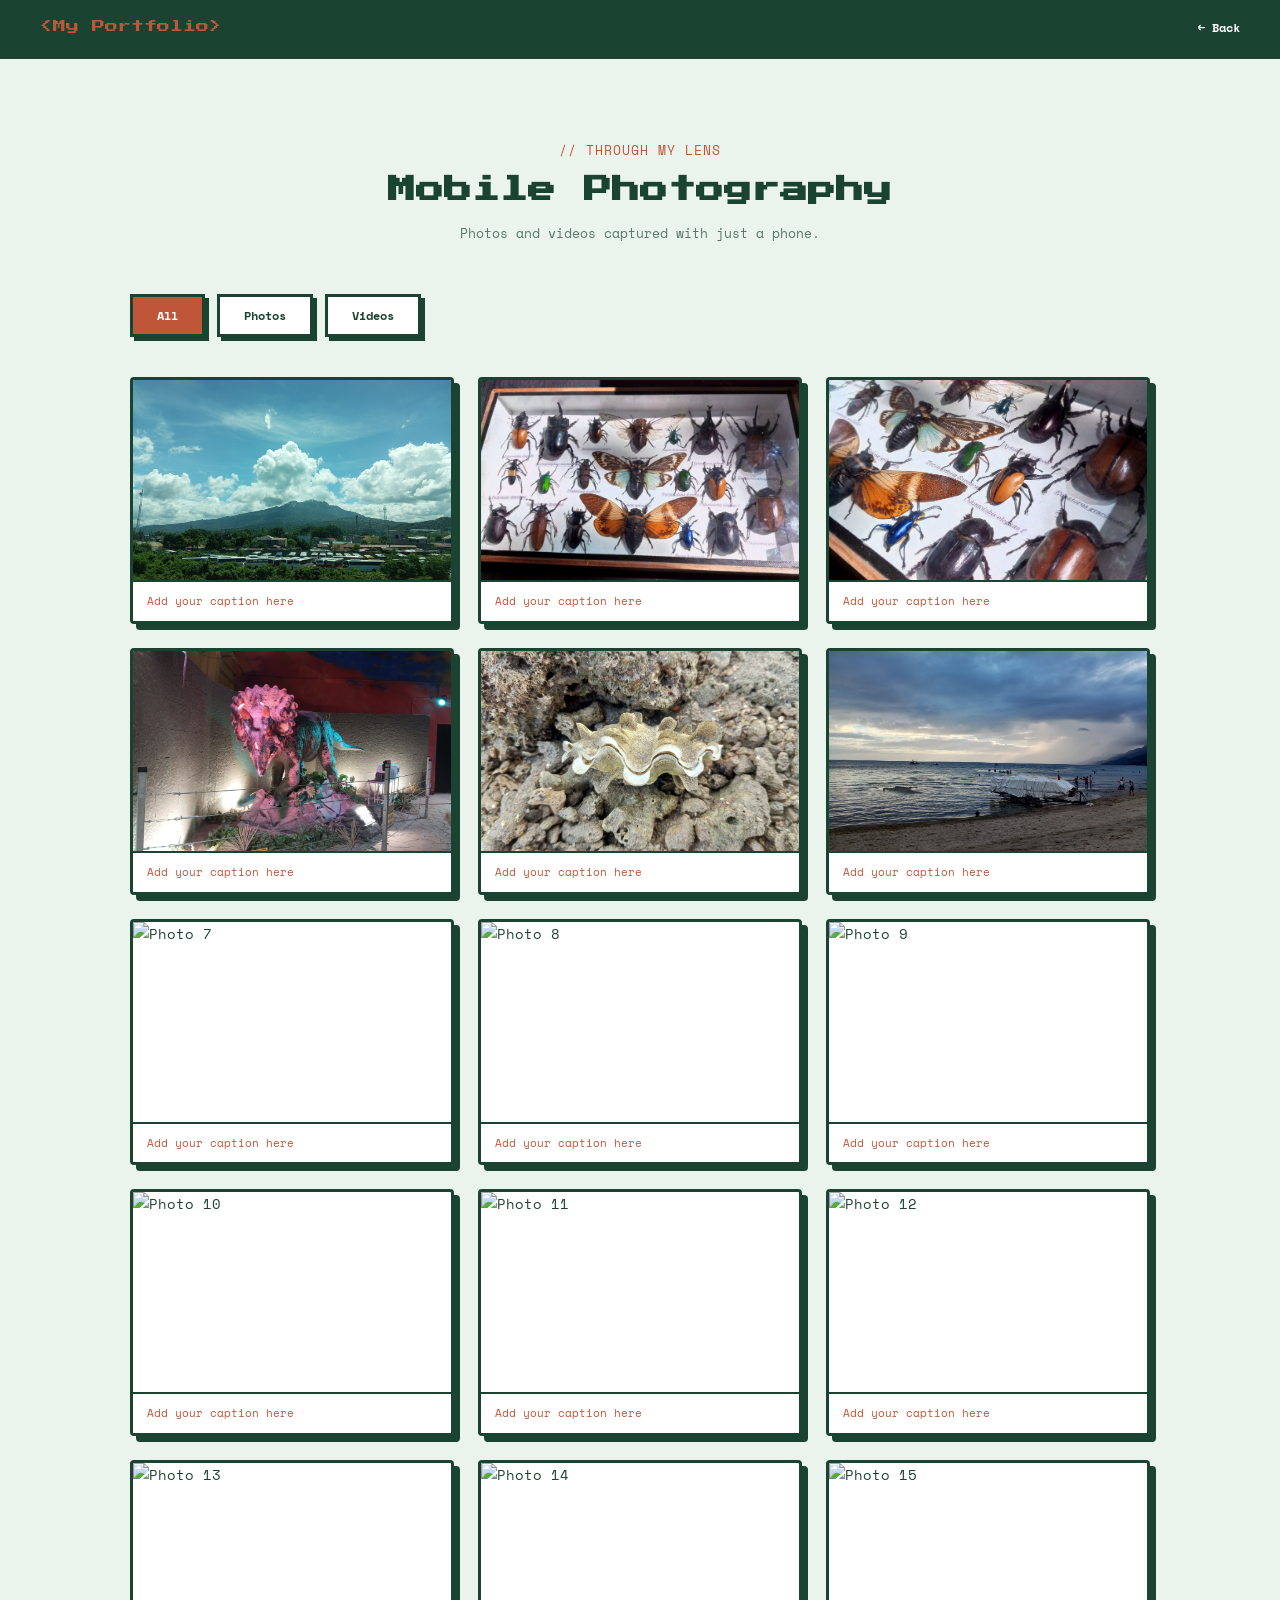
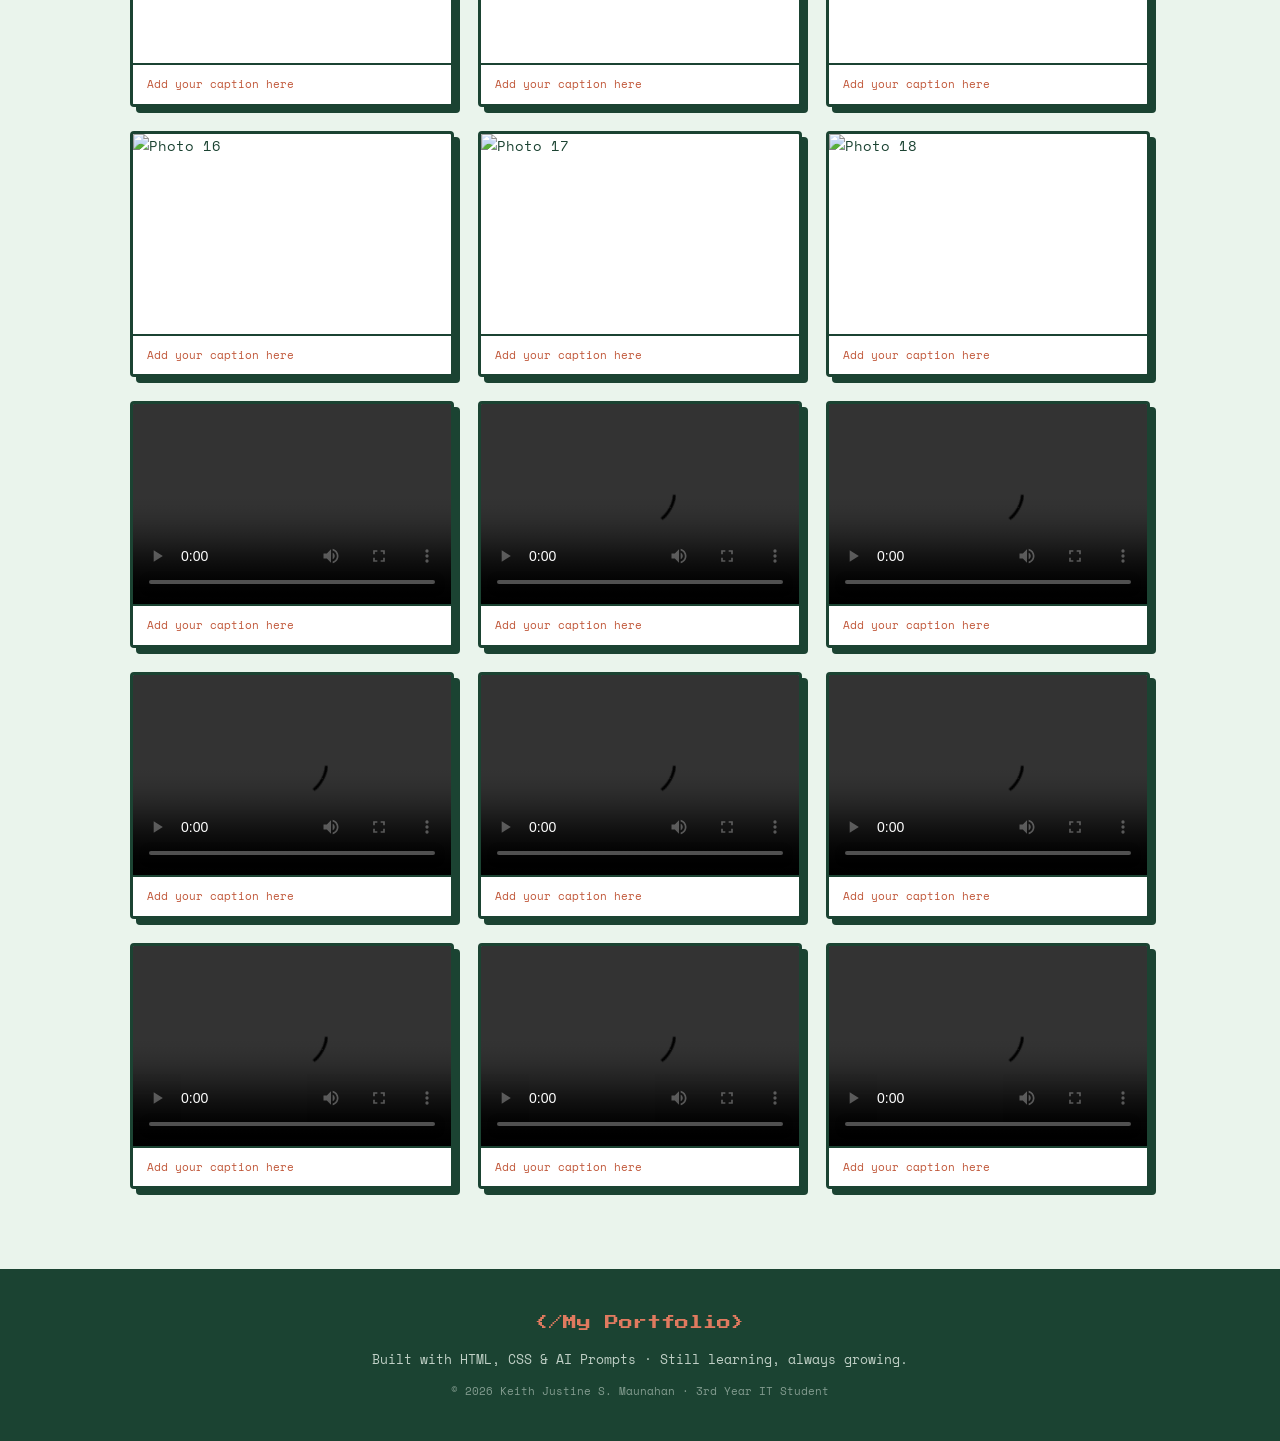
==== gallery.html @ 47edcdfe "Add files via upload" ====
<!DOCTYPE html>
<html lang="en">

<head>
  <meta charset="UTF-8" />
  <meta name="viewport" content="width=device-width, initial-scale=1.0" />
  <title>Gallery | IT Student</title>
  <link rel="stylesheet" href="assets/css/style.css" />
  <link rel="stylesheet" href="assets/css/gallery.css" />
  <link rel="preconnect" href="https://fonts.googleapis.com" />
  <link rel="preconnect" href="https://fonts.gstatic.com" crossorigin />
  <link href="https://fonts.googleapis.com/css2?family=Press+Start+2P&family=Space+Mono:ital,wght@0,400;0,700;1,400&display=swap" rel="stylesheet" />
</head>

<body>

  <nav class="navbar">
    <div class="nav-logo">
      <span>&lt;My Portfolio&gt;</span>
    </div>
    <a href="index.html" class="back-btn">← Back</a>
  </nav>


  <div class="gallery-page">

    <div class="section-header">
      <p class="section-label">// THROUGH MY LENS</p>
      <h2 class="section-title">Mobile Photography</h2>
      <p class="section-subtitle">Photos and videos captured with just a phone.</p>
    </div>

    <div class="filter-bar">
      <button class="filter-btn active" onclick="filterGallery('all')">All</button>
      <button class="filter-btn" onclick="filterGallery('photo')">Photos</button>
      <button class="filter-btn" onclick="filterGallery('video')">Videos</button>
    </div>

    <div class="gallery-grid">

      <div class="gallery-item" data-type="photo">
        <img src="assets/images/IMG_20231026_111419_089.jpg" alt="Photo 1" class="photo-box" />
        <div class="caption"><p>Add your caption here</p></div>
      </div>

      <div class="gallery-item" data-type="photo">
        <img src="assets/images/IMG_20231109_130447_533.jpg" alt="Photo 2" class="photo-box" />
        <div class="caption"><p>Add your caption here</p></div>
      </div>

      <div class="gallery-item" data-type="photo">
        <img src="assets/images/IMG_20231109_130508_630.jpg" alt="Photo 3" class="photo-box" />
        <div class="caption"><p>Add your caption here</p></div>
      </div>

      <div class="gallery-item" data-type="photo">
        <img src="assets/images/IMG_20231109_173409_094.jpg" alt="Photo 4" class="photo-box" />
        <div class="caption"><p>Add your caption here</p></div>
      </div>

      <div class="gallery-item" data-type="photo">
        <img src="assets/images/IMG_20231228_083316_686.jpg" alt="Photo 5" class="photo-box" />
        <div class="caption"><p>Add your caption here</p></div>
      </div>

      <div class="gallery-item" data-type="photo">
        <img src="assets/images/IMG_20231228_165248_809.jpg" alt="Photo 6" class="photo-box" />
        <div class="caption"><p>Add your caption here</p></div>
      </div>

      <div class="gallery-item" data-type="photo">
        <img src="assets/images/photo-7.jpg" alt="Photo 7" class="photo-box" />
        <div class="caption"><p>Add your caption here</p></div>
      </div>

      <div class="gallery-item" data-type="photo">
        <img src="assets/images/photo-8.jpg" alt="Photo 8" class="photo-box" />
        <div class="caption"><p>Add your caption here</p></div>
      </div>

      <div class="gallery-item" data-type="photo">
        <img src="assets/images/photo-9.jpg" alt="Photo 9" class="photo-box" />
        <div class="caption"><p>Add your caption here</p></div>
      </div>

      <div class="gallery-item" data-type="photo">
        <img src="assets/images/photo-10.jpg" alt="Photo 10" class="photo-box" />
        <div class="caption"><p>Add your caption here</p></div>
      </div>

      <div class="gallery-item" data-type="photo">
        <img src="assets/images/photo-11.jpg" alt="Photo 11" class="photo-box" />
        <div class="caption"><p>Add your caption here</p></div>
      </div>

      <div class="gallery-item" data-type="photo">
        <img src="assets/images/photo-12.jpg" alt="Photo 12" class="photo-box" />
        <div class="caption"><p>Add your caption here</p></div>
      </div>

      <div class="gallery-item" data-type="photo">
        <img src="assets/images/photo-13.jpg" alt="Photo 13" class="photo-box" />
        <div class="caption"><p>Add your caption here</p></div>
      </div>

      <div class="gallery-item" data-type="photo">
        <img src="assets/images/photo-14.jpg" alt="Photo 14" class="photo-box" />
        <div class="caption"><p>Add your caption here</p></div>
      </div>

      <div class="gallery-item" data-type="photo">
        <img src="assets/images/photo-15.jpg" alt="Photo 15" class="photo-box" />
        <div class="caption"><p>Add your caption here</p></div>
      </div>

      <div class="gallery-item" data-type="photo">
        <img src="assets/images/photo-16.jpg" alt="Photo 16" class="photo-box" />
        <div class="caption"><p>Add your caption here</p></div>
      </div>

      <div class="gallery-item" data-type="photo">
        <img src="assets/images/photo-17.jpg" alt="Photo 17" class="photo-box" />
        <div class="caption"><p>Add your caption here</p></div>
      </div>

      <div class="gallery-item" data-type="photo">
        <img src="assets/images/photo-18.jpg" alt="Photo 18" class="photo-box" />
        <div class="caption"><p>Add your caption here</p></div>
      </div>

      <div class="gallery-item" data-type="video">
        <video src="assets/videos/video-1.mp4" class="video-box" controls></video>
        <div class="caption"><p>Add your caption here</p></div>
      </div>

      <div class="gallery-item" data-type="video">
        <video src="assets/videos/video-2.mp4" class="video-box" controls></video>
        <div class="caption"><p>Add your caption here</p></div>
      </div>

      <div class="gallery-item" data-type="video">
        <video src="assets/videos/video-3.mp4" class="video-box" controls></video>
        <div class="caption"><p>Add your caption here</p></div>
      </div>

      <div class="gallery-item" data-type="video">
        <video src="assets/videos/video-4.mp4" class="video-box" controls></video>
        <div class="caption"><p>Add your caption here</p></div>
      </div>

      <div class="gallery-item" data-type="video">
        <video src="assets/videos/video-5.mp4" class="video-box" controls></video>
        <div class="caption"><p>Add your caption here</p></div>
      </div>

      <div class="gallery-item" data-type="video">
        <video src="assets/videos/video-6.mp4" class="video-box" controls></video>
        <div class="caption"><p>Add your caption here</p></div>
      </div>

      <div class="gallery-item" data-type="video">
        <video src="assets/videos/video-7.mp4" class="video-box" controls></video>
        <div class="caption"><p>Add your caption here</p></div>
      </div>

      <div class="gallery-item" data-type="video">
        <video src="assets/videos/video-8.mp4" class="video-box" controls></video>
        <div class="caption"><p>Add your caption here</p></div>
      </div>

      <div class="gallery-item" data-type="video">
        <video src="assets/videos/video-9.mp4" class="video-box" controls></video>
        <div class="caption"><p>Add your caption here</p></div>
      </div>

    </div>

  </div>


  <footer class="footer">
    <div class="footer-content">
      <p class="footer-brand">&lt;/My Portfolio&gt;</p>
      <p class="footer-msg">Built with HTML, CSS &amp; AI Prompts · Still learning, always growing.</p>
      <p class="footer-copy">© 2026 Keith Justine S. Maunahan · 3rd Year IT Student</p>
    </div>
  </footer>

  <script src="assets/js/gallery.js"></script>

</body>
</html>
---- assets/css/style.css ----
:root {
  --bg: #eaf4ec;
  --bg-alt: #f0f7f2;
  --dark: #1b4332;
  --accent: #c05638;
  --accent-light: #e07a5f;
  --white: #ffffff;
  --border-light: #c8e6c9;
  --font-pixel: 'Press Start 2P', cursive;
  --font-mono: 'Space Mono', 'Courier New', monospace;
  --shadow: 6px 6px 0px #1b4332;
  --shadow-sm: 4px 4px 0px #1b4332;
}

* {
  margin: 0;
  padding: 0;
  box-sizing: border-box;
}

body {
  background-color: var(--bg);
  color: var(--dark);
  font-family: var(--font-mono);
  line-height: 1.7;
  font-size: 14px;
}

a {
  text-decoration: none;
  color: inherit;
}

ul {
  list-style: none;
}

img {
  max-width: 100%;
  display: block;
}

html {
  scroll-behavior: smooth;
}


.card {
  background-color: var(--white);
  border: 3px solid var(--dark);
  box-shadow: var(--shadow);
  padding: 24px;
  border-radius: 4px;
}

.btn {
  display: inline-block;
  padding: 12px 24px;
  font-family: var(--font-mono);
  font-size: 13px;
  font-weight: 700;
  border: 3px solid var(--dark);
  box-shadow: var(--shadow-sm);
  cursor: pointer;
  transition: transform 0.1s ease, box-shadow 0.1s ease;
  white-space: nowrap;
}

.btn:hover {
  transform: translate(3px, 3px);
  box-shadow: none;
}

.btn-primary {
  background-color: var(--accent);
  color: var(--white);
}

.btn-secondary {
  background-color: var(--white);
  color: var(--dark);
}

.btn-sm {
  padding: 8px 16px;
  font-size: 11px;
}

.section {
  padding: 80px 40px;
  max-width: 1100px;
  margin: 0 auto;
}

.section-header {
  text-align: center;
  margin-bottom: 50px;
}

.section-label {
  color: var(--accent);
  font-family: var(--font-mono);
  font-size: 13px;
  margin-bottom: 10px;
  letter-spacing: 1px;
}

.section-title {
  font-family: var(--font-pixel);
  font-size: clamp(18px, 3vw, 28px);
  color: var(--dark);
  margin-bottom: 12px;
  line-height: 1.4;
}

.section-subtitle {
  color: var(--dark);
  opacity: 0.7;
  font-size: 13px;
}

.accent {
  color: var(--accent);
}


.navbar {
  background-color: var(--dark);
  border-bottom: 3px solid var(--dark);
  padding: 16px 40px;
  display: flex;
  justify-content: space-between;
  align-items: center;
  position: sticky;
  top: 0;
  z-index: 100;
}

.nav-logo span {
  font-family: var(--font-pixel);
  font-size: 13px;
  color: var(--accent);
}

.nav-links {
  display: flex;
  gap: 30px;
}

.nav-links a {
  font-family: var(--font-mono);
  font-size: 12px;
  color: var(--white);
  font-weight: 700;
  transition: color 0.2s ease;
}

.nav-links a:hover {
  color: var(--accent);
}


.hero {
  min-height: 90vh;
  display: flex;
  flex-direction: row;
  align-items: center;
  justify-content: center;
  gap: 80px;
  padding: 60px 80px;
  background-color: var(--bg-alt);
  border-bottom: 3px solid var(--dark);
  position: relative;
  overflow: hidden;
}

.hero-content {
  max-width: 560px;
  position: relative;
  z-index: 1;
}

.hero-badge {
  color: var(--accent);
  font-family: var(--font-mono);
  font-size: 13px;
  font-weight: 700;
  margin-bottom: 16px;
  letter-spacing: 2px;
}

.hero-title {
  font-family: var(--font-pixel);
  font-size: clamp(24px, 4vw, 42px);
  color: var(--dark);
  margin-bottom: 16px;
  line-height: 1.3;
}

.hero-subtitle {
  font-family: var(--font-mono);
  font-size: clamp(13px, 2vw, 16px);
  color: var(--accent);
  font-weight: 700;
  margin-bottom: 20px;
  letter-spacing: 1px;
}

.hero-desc {
  font-size: 14px;
  color: var(--dark);
  opacity: 0.85;
  margin-bottom: 36px;
  line-height: 1.8;
}

.hero-buttons {
  display: flex;
  gap: 16px;
  flex-wrap: wrap;
}

.hero-avatar {
  position: relative;
  z-index: 1;
  flex-shrink: 0;
}

.avatar-frame {
  width: 240px;
  height: 280px;
  background-color: var(--white);
  border: 3px solid var(--dark);
  box-shadow: var(--shadow);
  display: flex;
  align-items: center;
  justify-content: center;
  overflow: hidden;
  position: relative;
}

.avatar-img {
  width: 100%;
  height: 100%;
  object-fit: cover;
}

.avatar-tag {
  position: absolute;
  background-color: var(--accent);
  color: var(--white);
  font-family: var(--font-mono);
  font-size: 10px;
  font-weight: 700;
  padding: 6px 10px;
  border: 2px solid var(--dark);
  box-shadow: var(--shadow-sm);
}

.tag-top {
  top: -10px;
  right: -20px;
}

.tag-bottom {
  bottom: 20px;
  left: -30px;
}

.pixel-dots {
  position: absolute;
  top: 0;
  left: 0;
  width: 100%;
  height: 100%;
  background-image: radial-gradient(circle, #1b433220 1px, transparent 1px);
  background-size: 30px 30px;
  z-index: 0;
  pointer-events: none;
}


.about-section {
  background-color: var(--bg);
}

.about-content {
  display: flex;
  gap: 40px;
  align-items: stretch;
  flex-wrap: wrap;
}

.about-text {
  flex: 2;
  min-width: 280px;
  display: flex;
  flex-direction: column;
}

.about-text .card {
  flex: 1;
}

.about-text .card p {
  font-size: 14px;
  line-height: 1.8;
}

.about-list {
  margin-top: 16px;
}

.about-list li {
  font-family: var(--font-mono);
  font-size: 13px;
  padding: 6px 0;
  border-bottom: 1px dashed var(--border-light);
}

.about-list li:last-child {
  border-bottom: none;
}

.edu-list {
  flex: 1;
  min-width: 260px;
  display: flex;
  flex-direction: column;
  gap: 16px;
}

.edu-title {
  font-family: var(--font-pixel);
  font-size: 11px;
  color: var(--accent);
  margin-bottom: 4px;
}

.edu-card {
  display: flex;
  flex-direction: row;
  align-items: center;
  gap: 16px;
  background-color: var(--white);
  border: 3px solid var(--dark);
  box-shadow: var(--shadow-sm);
  padding: 16px 20px;
  border-radius: 4px;
}

.edu-logo {
  width: 56px;
  height: 56px;
  object-fit: contain;
  flex-shrink: 0;
}

.edu-info {
  display: flex;
  flex-direction: column;
  gap: 4px;
}

.edu-name {
  font-family: var(--font-pixel);
  font-size: 10px;
  color: var(--dark);
  line-height: 1.6;
}

.edu-year {
  font-family: var(--font-mono);
  font-size: 12px;
  color: var(--accent);
  font-weight: 700;
}


.skills-section {
  background-color: var(--bg-alt);
  border-top: 3px solid var(--border-light);
  border-bottom: 3px solid var(--border-light);
}

.skills-grid {
  display: grid;
  grid-template-columns: repeat(auto-fill, minmax(300px, 1fr));
  gap: 20px;
}

.skill-card {
  display: flex;
  flex-direction: row;
  align-items: center;
  gap: 16px;
  background-color: var(--white);
  border: 3px solid var(--dark);
  box-shadow: var(--shadow-sm);
  padding: 16px 20px;
  border-radius: 4px;
  transition: transform 0.15s ease, box-shadow 0.15s ease;
}

.skill-card:hover {
  transform: translate(2px, 2px);
  box-shadow: 2px 2px 0px var(--dark);
}

.skill-icon {
  width: 56px;
  height: 56px;
  object-fit: contain;
  flex-shrink: 0;
}

.skill-info {
  flex: 1;
}

.skill-name {
  font-family: var(--font-pixel);
  font-size: 10px;
  color: var(--dark);
  margin-bottom: 4px;
  line-height: 1.6;
}

.skill-desc {
  font-size: 11px;
  opacity: 0.7;
  margin-bottom: 10px;
}

.progress-bar {
  background-color: var(--bg);
  border: 2px solid var(--dark);
  height: 12px;
  border-radius: 2px;
  overflow: hidden;
  margin-bottom: 4px;
}

.progress-fill {
  background-color: var(--accent);
  height: 100%;
}

.progress-label {
  font-size: 10px;
  color: var(--accent);
  font-weight: 700;
  text-align: right;
}


.projects-section {
  background-color: var(--bg);
}

.projects-grid {
  display: grid;
  grid-template-columns: repeat(auto-fill, minmax(300px, 1fr));
  gap: 28px;
}

.project-card {
  background-color: var(--white);
  border: 3px solid var(--dark);
  box-shadow: var(--shadow);
  padding: 28px;
  border-radius: 4px;
  display: flex;
  flex-direction: column;
  transition: transform 0.15s ease, box-shadow 0.15s ease;
}

.project-card:hover {
  transform: translate(3px, 3px);
  box-shadow: 3px 3px 0px var(--dark);
}

.project-badge {
  display: inline-block;
  background-color: var(--dark);
  color: var(--white);
  font-family: var(--font-mono);
  font-size: 10px;
  font-weight: 700;
  padding: 4px 10px;
  margin-bottom: 16px;
  border-radius: 2px;
}

.badge-wip {
  background-color: var(--accent);
}

.badge-fun {
  background-color: #2d6a4f;
}

.project-img {
  width: 100%;
  height: 160px;
  background-color: var(--bg);
  border: 2px solid var(--border-light);
  border-radius: 2px;
  display: flex;
  align-items: center;
  justify-content: center;
  margin-bottom: 16px;
}

.project-img span {
  font-family: var(--font-mono);
  font-size: 11px;
  color: var(--dark);
  opacity: 0.4;
}

.project-title {
  font-family: var(--font-pixel);
  font-size: 13px;
  color: var(--dark);
  margin-bottom: 12px;
  line-height: 1.5;
}

.project-desc {
  font-size: 13px;
  line-height: 1.7;
  opacity: 0.85;
  margin-bottom: 16px;
  flex: 1;
}

.project-tags {
  display: flex;
  flex-wrap: wrap;
  gap: 8px;
  margin-bottom: 20px;
}

.tag {
  background-color: var(--bg);
  border: 2px solid var(--dark);
  font-family: var(--font-mono);
  font-size: 10px;
  font-weight: 700;
  padding: 4px 8px;
  border-radius: 2px;
}

.project-links {
  display: flex;
  gap: 12px;
}


.hobbies-section {
  background-color: var(--bg-alt);
  border-top: 3px solid var(--border-light);
  border-bottom: 3px solid var(--border-light);
}

.hobbies-grid {
  display: grid;
  grid-template-columns: repeat(auto-fill, minmax(240px, 1fr));
  gap: 24px;
}

.hobby-card {
  background-color: var(--white);
  border: 3px solid var(--dark);
  box-shadow: var(--shadow);
  padding: 24px;
  border-radius: 4px;
  transition: transform 0.15s ease, box-shadow 0.15s ease;
}

.hobby-card:hover {
  transform: translate(2px, 2px);
  box-shadow: 4px 4px 0px var(--dark);
}

.hobby-icon {
  display: flex;
  justify-content: center;
  margin-bottom: 14px;
}

.hobby-icon img {
  width: 64px;
  height: 64px;
  object-fit: contain;
}

.hobby-title {
  font-family: var(--font-pixel);
  font-size: 12px;
  color: var(--dark);
  margin-bottom: 10px;
  line-height: 1.5;
}

.hobby-desc {
  font-size: 13px;
  line-height: 1.7;
  opacity: 0.85;
  margin-bottom: 14px;
}

.hobby-list {
  border-top: 2px dashed var(--border-light);
  padding-top: 12px;
}

.hobby-list li {
  font-size: 12px;
  padding: 4px 0;
  color: var(--dark);
  opacity: 0.8;
}

.hobby-list li::before {
  content: "▸ ";
  color: var(--accent);
}


.gallery-section {
  background-color: var(--bg);
}

.gallery-grid {
  display: grid;
  grid-template-columns: repeat(auto-fill, minmax(280px, 1fr));
  gap: 24px;
}

.gallery-item {
  border: 3px solid var(--dark);
  box-shadow: var(--shadow);
  border-radius: 4px;
  overflow: hidden;
  background-color: var(--white);
  transition: transform 0.15s ease, box-shadow 0.15s ease;
}

.gallery-item:hover {
  transform: translate(3px, 3px);
  box-shadow: 3px 3px 0px var(--dark);
}

.photo-box {
  width: 100%;
  height: 200px;
  object-fit: cover;
  display: block;
}

.video-box {
  width: 100%;
  height: 200px;
  object-fit: cover;
  display: block;
  background-color: var(--dark);
}

.caption {
  background-color: var(--white);
  border-top: 2px solid var(--dark);
  padding: 10px 14px;
}

.caption p {
  font-family: var(--font-mono);
  font-size: 11px;
  color: var(--accent);
}

.gallery-btn-wrap {
  text-align: center;
  margin-top: 40px;
}


.contact-section {
  background-color: var(--bg-alt);
  border-top: 3px solid var(--border-light);
}

.contact-grid {
  display: grid;
  grid-template-columns: repeat(auto-fill, minmax(180px, 1fr));
  gap: 20px;
}

.contact-card {
  background-color: var(--white);
  border: 3px solid var(--dark);
  box-shadow: var(--shadow-sm);
  padding: 24px 20px;
  text-align: center;
  border-radius: 4px;
  transition: transform 0.15s ease, box-shadow 0.15s ease;
}

.contact-card:hover {
  transform: translate(2px, 2px);
  box-shadow: 2px 2px 0px var(--dark);
}

.contact-icon {
  width: 40px;
  height: 40px;
  object-fit: contain;
  margin: 0 auto 10px auto;
}

.contact-name {
  font-family: var(--font-pixel);
  font-size: 11px;
  color: var(--dark);
  margin-bottom: 8px;
}

.contact-link {
  font-family: var(--font-mono);
  font-size: 12px;
  color: var(--accent);
  font-weight: 700;
  word-break: break-all;
  transition: opacity 0.2s ease;
}

.contact-link:hover {
  opacity: 0.7;
  text-decoration: underline;
}


.footer {
  background-color: var(--dark);
  border-top: 3px solid var(--dark);
  padding: 40px 20px;
  text-align: center;
}

.footer-content {
  display: flex;
  flex-direction: column;
  align-items: center;
  gap: 12px;
}

.footer-brand {
  font-family: var(--font-pixel);
  font-size: 14px;
  color: var(--accent-light);
}

.footer-msg {
  font-family: var(--font-mono);
  font-size: 13px;
  color: var(--bg);
  opacity: 0.8;
}

.footer-copy {
  font-family: var(--font-mono);
  font-size: 11px;
  color: var(--bg);
  opacity: 0.5;
}


@media (max-width: 768px) {
  .navbar {
    flex-direction: column;
    gap: 16px;
    padding: 16px 20px;
    text-align: center;
  }

  .nav-links {
    gap: 16px;
    flex-wrap: wrap;
    justify-content: center;
  }

  .hero {
    flex-direction: column;
    padding: 50px 30px;
    text-align: center;
    gap: 40px;
  }

  .hero-buttons {
    justify-content: center;
  }

  .section {
    padding: 60px 24px;
  }

  .about-content {
    flex-direction: column;
  }

  .edu-list {
    width: 100%;
  }
}

@media (max-width: 480px) {
  .hero {
    padding: 40px 20px;
  }

  .avatar-frame {
    width: 180px;
    height: 210px;
  }

  .skills-grid,
  .projects-grid,
  .hobbies-grid,
  .gallery-grid,
  .contact-grid {
    grid-template-columns: 1fr;
  }

  .section {
    padding: 50px 16px;
  }

  .nav-links {
    gap: 12px;
  }

  .nav-links a {
    font-size: 11px;
  }
}
---- assets/css/gallery.css ----
.gallery-page {
  padding: 80px 40px;
  max-width: 1100px;
  margin: 0 auto;
}

.back-btn {
  font-family: var(--font-mono);
  font-size: 12px;
  font-weight: 700;
  color: var(--white);
  transition: color 0.2s ease;
}

.back-btn:hover {
  color: var(--accent);
}

.filter-bar {
  display: flex;
  gap: 12px;
  margin-bottom: 40px;
}

.filter-btn {
  font-family: var(--font-mono);
  font-size: 12px;
  font-weight: 700;
  padding: 10px 24px;
  background-color: var(--white);
  color: var(--dark);
  border: 3px solid var(--dark);
  box-shadow: var(--shadow-sm);
  cursor: pointer;
  transition: transform 0.1s ease, box-shadow 0.1s ease;
}

.filter-btn:hover {
  transform: translate(2px, 2px);
  box-shadow: 2px 2px 0px var(--dark);
}

.filter-btn.active {
  background-color: var(--accent);
  color: var(--white);
}

@media (max-width: 480px) {
  .gallery-page {
    padding: 50px 16px;
  }
}
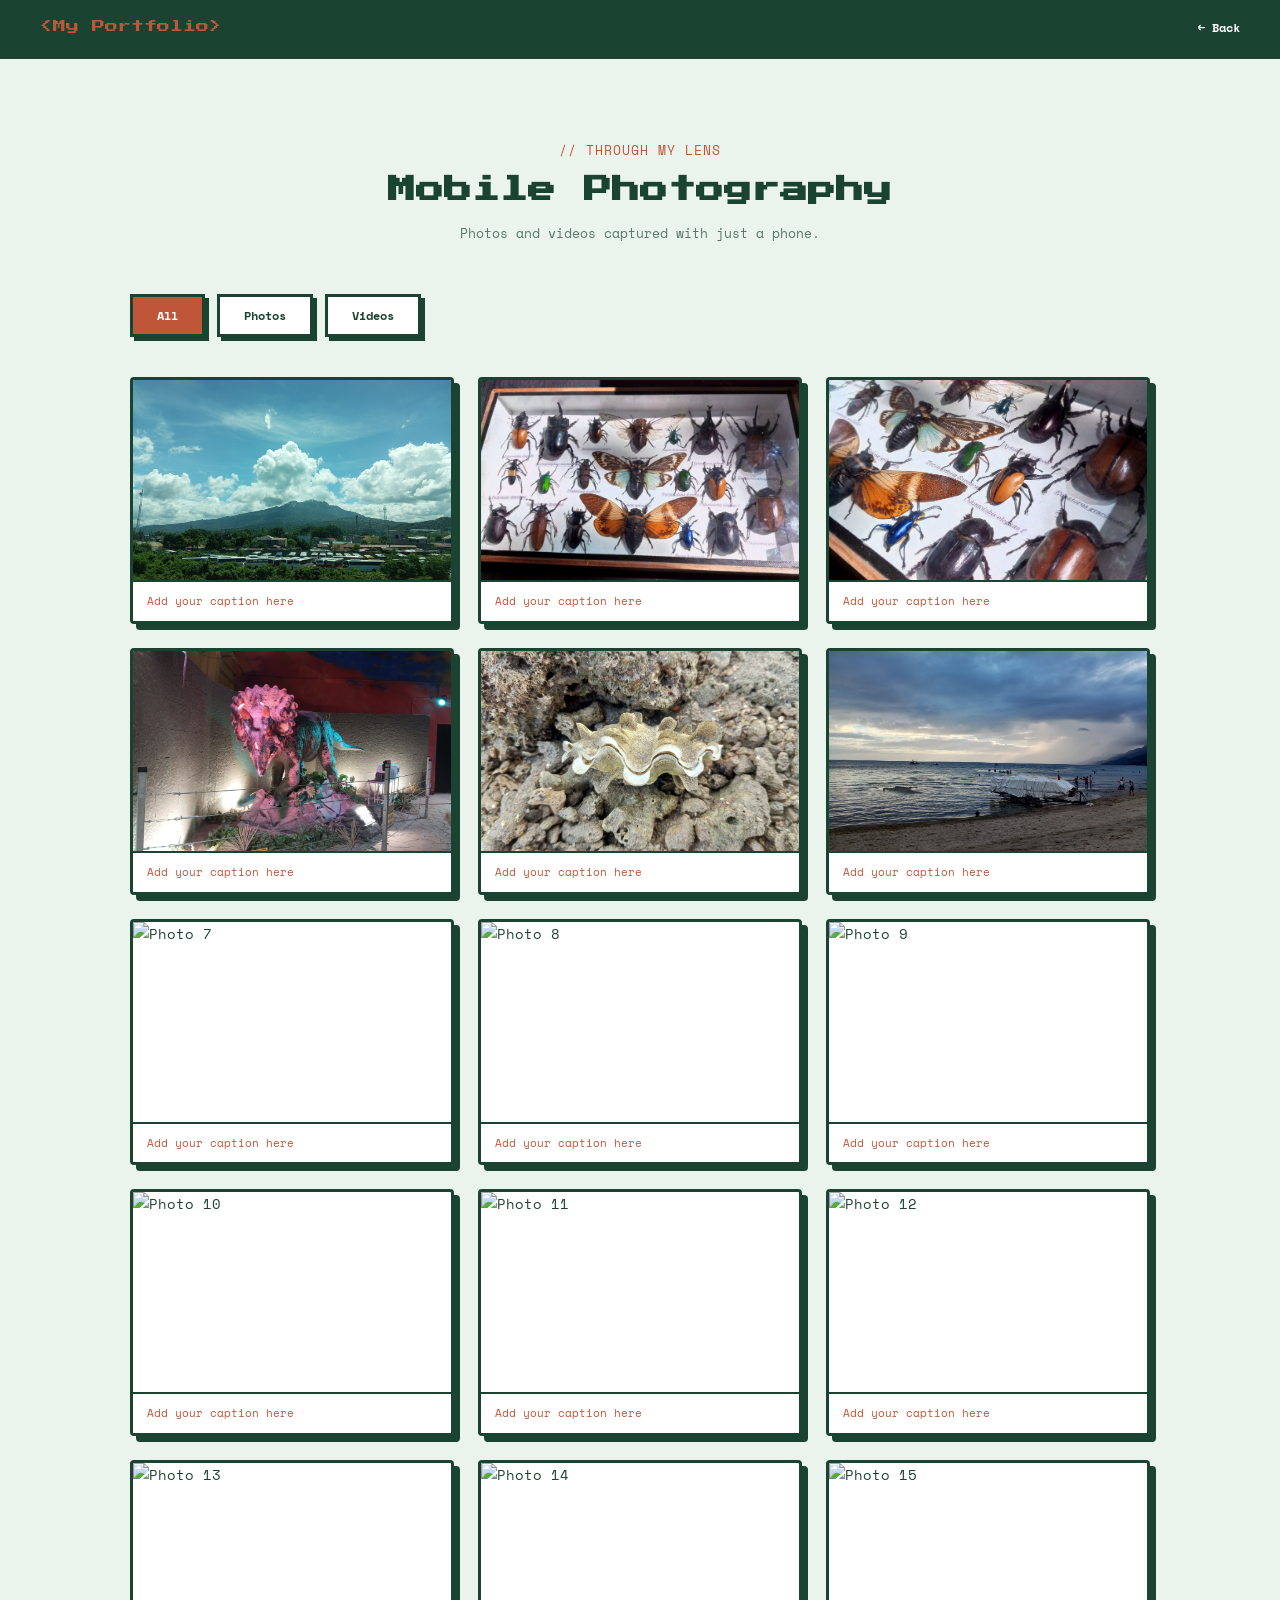
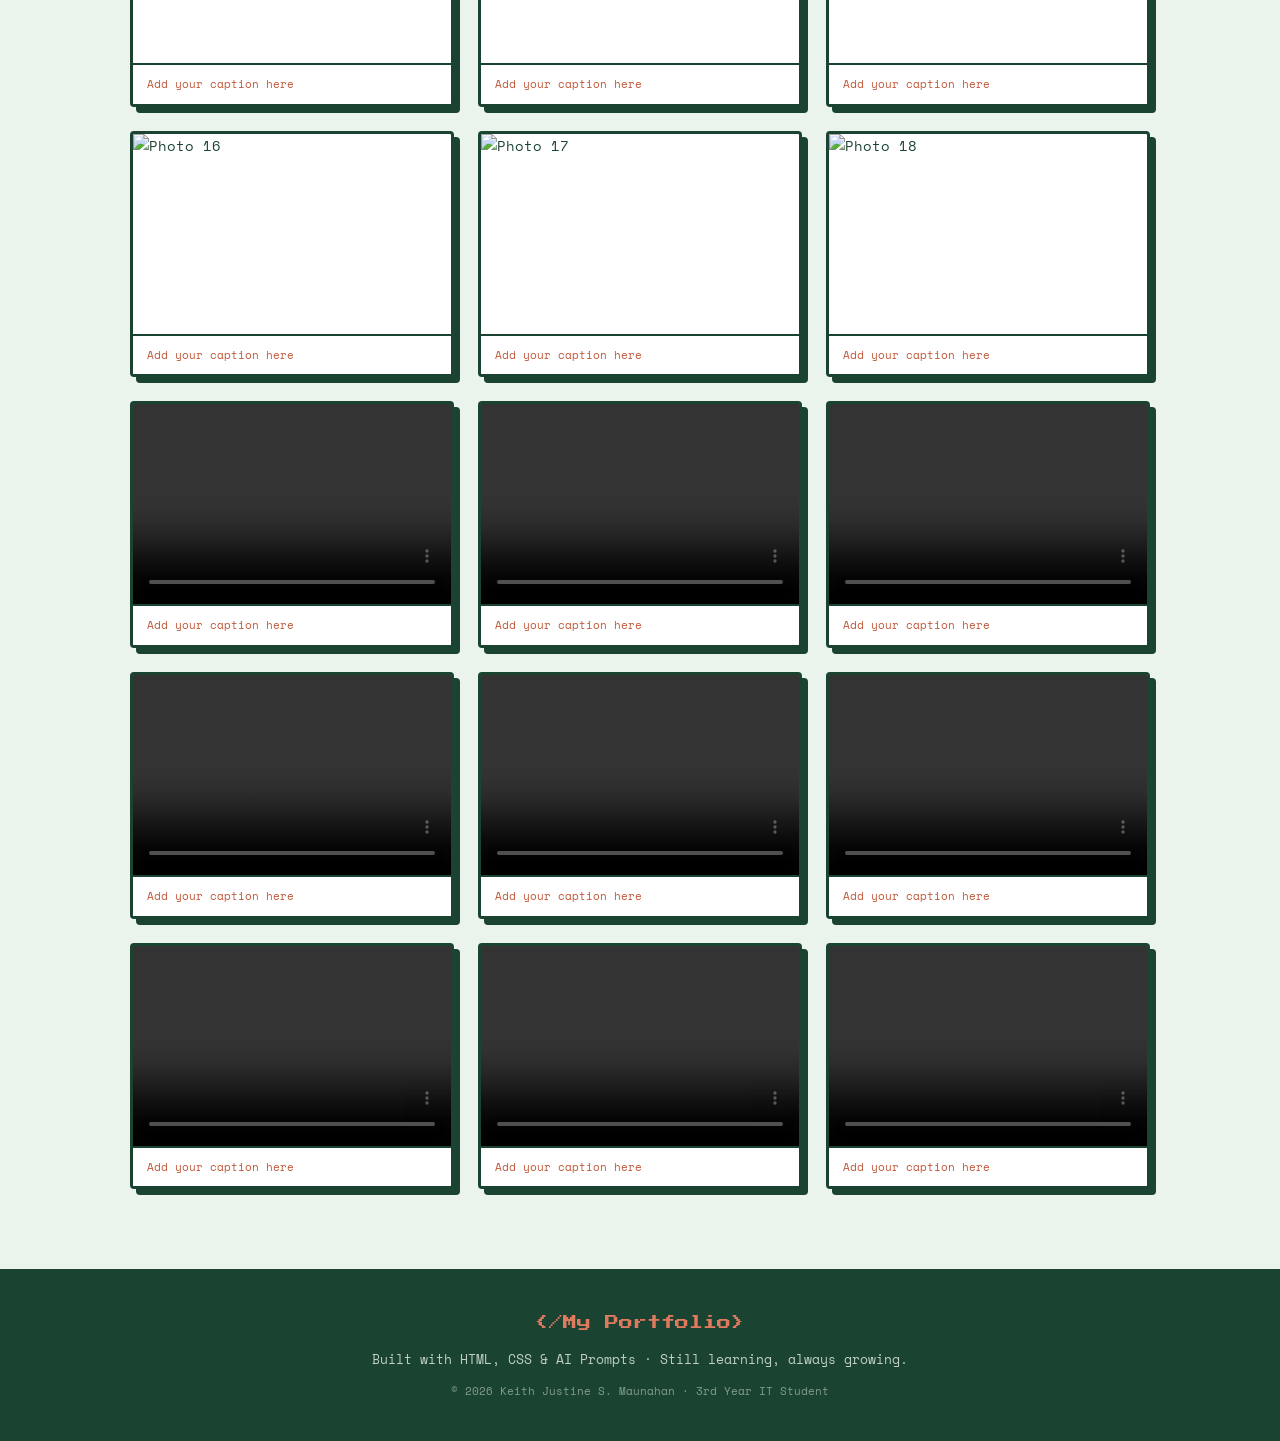
==== commit ed4ce1b1: "Update gallery.html" ====
--- a/gallery.html
+++ b/gallery.html
@@ -4,7 +4,7 @@
 <head>
   <meta charset="UTF-8" />
   <meta name="viewport" content="width=device-width, initial-scale=1.0" />
-  <title>Gallery | IT Student</title>
+  <title>My Portfolio | Gallery</title>
   <link rel="stylesheet" href="assets/css/style.css" />
   <link rel="stylesheet" href="assets/css/gallery.css" />
   <link rel="preconnect" href="https://fonts.googleapis.com" />
